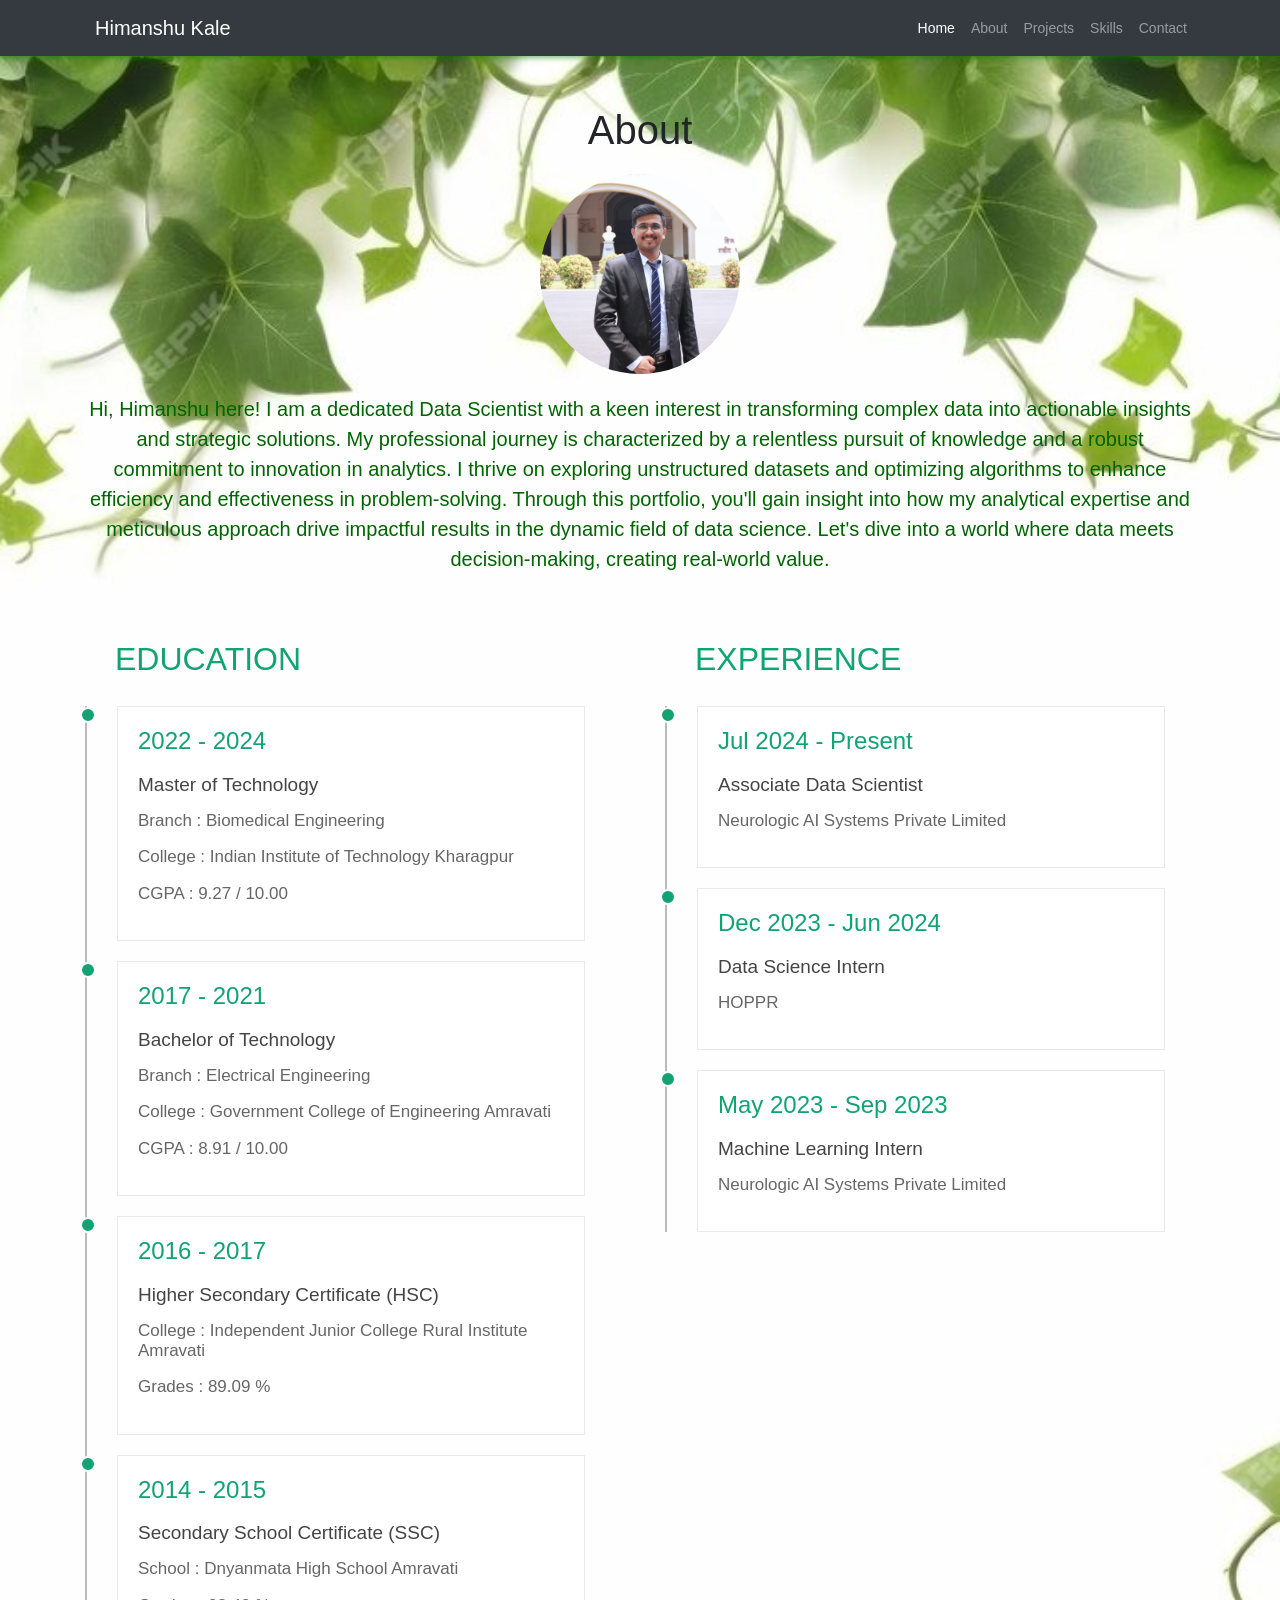
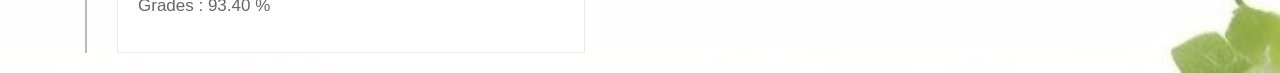
==== about.html @ 564ffa80 "Initial Commit" ====
<!DOCTYPE html>
<html lang="en">
<head>
<meta charset="UTF-8">
<meta name="viewport" content="width=device-width, initial-scale=1.0">
<title>About Section</title>
<link rel="stylesheet" href="style.css">
<link rel="stylesheet" href="https://stackpath.bootstrapcdn.com/bootstrap/4.5.2/css/bootstrap.min.css">
</head>
<body>
<nav class="navbar navbar-expand-lg navbar-dark bg-dark fixed-top">
  <div class="container">
    <a class="navbar-brand" href="about.html">Himanshu Kale</a>
    <button class="navbar-toggler" type="button" data-toggle="collapse" data-target="#navbarNav" aria-controls="navbarNav" aria-expanded="false" aria-label="Toggle navigation">
      <span class="navbar-toggler-icon"></span>
    </button>
    <div class="collapse navbar-collapse" id="navbarNav">
      <ul class="navbar-nav ml-auto">
        <li class="nav-item active">
          <a class="nav-link" href="index.html">Home</a>
        </li>
        <li class="nav-item">
          <a class="nav-link" href="about.html">About</a>
        </li>
        <li class="nav-item">
          <a class="nav-link" href="project.html">Projects</a>
        </li>
        <li class="nav-item">
          <a class="nav-link" href="skills.html">Skills</a>
        </li>
        <li class="nav-item">
          <a class="nav-link" href="contact.html">Contact</a>
        </li>
      </ul>
    </div>
  </div>
</nav>
<section id='about' class="about-section">
  <div class="container">
    <h2>About</h2>
    <img src="images/about/1.jpg" alt="About Me">
    <p>Hi, Himanshu here! I am a dedicated Data Scientist with a keen interest in transforming complex data into actionable insights and strategic solutions. My professional journey is characterized by a relentless pursuit of knowledge and a robust commitment to innovation in analytics. I thrive on exploring unstructured datasets and optimizing algorithms to enhance efficiency and effectiveness in problem-solving. Through this portfolio, you'll gain insight into how my analytical expertise and meticulous approach drive impactful results in the dynamic field of data science. Let's dive into a world where data meets decision-making, creating real-world value.</p>
  </div>
</section>


<!-- Education and Experience Sections Start Here, wrapped in a specific class for isolation -->
<div class="container resume-section">
    <main class="row">

        <!-- Education Section -->
        <section class="col">
            <header class="title">
                <h2>EDUCATION</h2>
            </header>
            <div class="contents">

				<div class="box">
                    <h4>2022 - 2024</h4>
                    <h3>Master of Technology</h3>
                    <p>Branch : Biomedical Engineering</p>
					<p>College : Indian Institute of Technology Kharagpur</p>
					<p>CGPA : 9.27 / 10.00</p>
                </div>

                <div class="box">
                    <h4>2017 - 2021</h4>
                    <h3>Bachelor of Technology</h3>
                    <p>Branch : Electrical Engineering</p>
					<p>College : Government College of Engineering Amravati</p>
					<p>CGPA : 8.91 / 10.00</p>
                </div>

                <div class="box">
                    <h4>2016 - 2017</h4>
                    <h3>Higher Secondary Certificate (HSC)</h3>
					<p>College : Independent Junior College Rural Institute Amravati</p>
					<p>Grades : 89.09 %</p>
                </div>

				<div class="box">
                    <h4>2014 - 2015</h4>
                    <h3>Secondary School Certificate (SSC)</h3>
					<p>School : Dnyanmata High School Amravati</p>
					<p>Grades : 93.40 %</p>
                </div>

            </div>
        </section>


        <!-- Experience Section -->
        <section class="col">
            <header class="title">
                <h2>EXPERIENCE</h2>
            </header>
            <div class="contents">

				<div class="box">
                    <h4>Jul 2024 - Present</h4>
                    <h3>Associate Data Scientist</h3>
                    <p>Neurologic AI Systems Private Limited</p>
                </div>

                <div class="box">
                    <h4>Dec 2023 - Jun 2024</h4>
                    <h3>Data Science Intern</h3>
                    <p>HOPPR</p>
                </div>

                <div class="box">
                    <h4>May 2023 - Sep 2023</h4>
                    <h3>Machine Learning Intern</h3>
                    <p>Neurologic AI Systems Private Limited</p>
                </div>
            </div>
        </section>
    </main>
</div>
<!-- Education and Experience Sections End Here -->



<script src="https://code.jquery.com/jquery-3.5.1.slim.min.js"></script>
<script src="https://cdn.jsdelivr.net/npm/popper.js@1.9.5/dist/umd/popper.min.js"></script>
<script src="https://stackpath.bootstrapcdn.com/bootstrap/4.5.2/js/bootstrap.min.js"></script>
</body>
</html>
---- style.css ----
/* General Body Style */
.home-section {
    height: 100vh; /* Full height */
    background-size: cover; /* Cover the entire section */
    background-position: center; /* Center the background image */
    display: flex;
    align-items: center;
    justify-content: center;
    color: brown; /* White text color */
    text-shadow: 1px 1px 2px black; 
  }
  

  body { 
    padding-top: 56px; /* Adjust this value based on the height of your navbar */
    font-family: Arial, sans-serif; /* Ensures the font is consistent */
    background-image: url('images/bg_2.jpg'); /* Update this path to the actual location of your image */
    background-size: cover; /* Covers the entire area of the body, might crop the image */
    background-position: center; /* Centers the background image on the page */
    background-repeat: no-repeat; /* Prevents the background from repeating */
    height: 100%; /* Ensures the background covers the full height of the page */
    margin: 0; /* Removes default margin */
}


  
  /* About Section Styles */
  .about-section {
    text-align: center;
    padding: 50px 0;
  }
  .about-section h2 {
    font-size: 2.5rem;
    margin-bottom: 20px;
  }
  .about-section img {
    width: 200px;
    height: 200px;
    border-radius: 50%;
    margin-bottom: 20px;
  }
  .about-section p {
    color: darkgreen;
    font-size : 20px;
  }
  
  /* Project Section Styles */

  .projects-section {
    background-image: url('images/bg_2.jpg'); /* Change path accordingly */
    background-size: cover;
    background-position: center;
    background-repeat: repeat;
    }

  .projects-section h2 {
    margin-bottom: 40px;
    font-size: 2.5rem;
    text-align: center;
  }
  .card {
    box-shadow: 0 0 10px rgba(0,0,0,0.1);
  }
  .card-img-top {
    max-height: 180px;
    object-fit: cover;
  }
  .card-body {
    padding: 15px;
  }
  .card-title {
    font-size: 1.25rem;
  }
  .card-text {
    margin-bottom: 15px;
  }
  
  /* Skills Section Styles */
  .skills-section h2 {
    margin-bottom: 40px;
    font-size: 2.5rem;
    text-align: center;
  }

  .skills-section {
    background-image: url('images/bg_2.jpg'); /* Change path accordingly */
    background-size: cover;
    background-position: center;
    background-repeat: repeat;
    }


  .skills-section .card {
    box-shadow: 0 4px 6px rgba(0,0,0,0.1);
  }
  .skills-section .card-img-top {
    padding: 20px;
    background-color: #f8f9fa;
    height: 180px;
    object-fit: contain;
  }
  .skills-section .card-body {
    padding: 15px;
  }
  .skills-section .card-title {
    font-size: 1.25rem;
    margin-bottom: 15px;
  }
  .skills-section .btn-outline-primary {
    color: #007bff;
    border-color: #007bff;
  }
  .skills-section .btn-outline-primary:hover {
    color: #fff;
    background-color: #007bff;
    border-color: #007bff;
  }
  
  /* Contact Section Styles */
  .contact-section {
    padding: 50px 0;
    color: #fff;
  }
  .contact-section h2 {
    font-size: 2.5rem;
    margin-bottom: 40px;
    text-align: center;
  }
  .contact-section p {
    font-size: 1.2rem;
    margin-bottom: 20px;
  }
  .social-icon {
    width: 50px;
    margin-bottom: 10px;
  }
  .social-icon:hover {
    opacity: 0.7;
  }
  .contact-section a {
    color: #fff;
    text-decoration: none;
    display: inline-block;
    margin-bottom: 10px;
  }
  .contact-section a:hover {
    color: #ddd;
  }
  
  /* Smooth scroll for all links */
  html {
    scroll-behavior: smooth;
  }
  
  .contact-section {
    padding: 50px 0;
  }
  .contact-section h2 {
    font-size: 2.5rem;
    margin-bottom: 40px;
  }
  .contact-section p {
    font-size: 1.2rem;
    margin-bottom: 20px;
  }
  .social-icon {
    width: 50px; /* Size of your icons */
    margin-right: 10px;
    display: inline-block;
  }
  .social-icon img {
    max-width: 100%;
    vertical-align: middle;
  }
  .social-links {
    margin-bottom: 20px;
  }
  .social-icon:hover {
    opacity: 0.7;
  }
  
  @keyframes typing {
    from { width: 0 }
    to { width: 100% }
}

@keyframes blink-caret {
    from, to { border-color: transparent }
    50% { border-color: black }
}

.typing {
    overflow: hidden;
    border-right: .15em solid black;
    white-space: nowrap;
    letter-spacing: .1em;
    animation:
      typing 3.5s steps(40, end),
      blink-caret .75s step-end infinite;
}


.know-me-link {
    color: black; /* Change this color to match your page's text color */
    background-color: transparent;
    border: none;
    padding: 10;
    margin-top: 20px; /* Adds some space above the link */
    text-decoration: underline;
    cursor: pointer;
}

.know-me-link:hover {
    color: #CCCCCC; /* Adjust hover color to your liking */
    text-decoration: underline; /* Ensures underline persists on hover */
}

.custom-img-size {
    width: 150%; /* Adjust this to set a specific width as needed, or use max-width */
    height: auto; /* Maintains the aspect ratio */
}

.typing {
  letter-spacing: .05em; /* Original spacing */
  animation: typing 3.5s steps(40, end), blink-caret .75s step-end infinite;
  overflow: hidden;
  border-right: .5em solid black; /* The typewriter cursor */
  white-space: nowrap;
}


/* Navigation Styles */
.navbar {
  box-shadow: 0 2px 5px rgba(0, 128, 0, 0.5); /* Green shadow for visual distinction */
  padding: 5px 15px; /* Consistent padding with content boxes */
  background-color: #ffffff; /* Matching background color */
}

.navbar-nav .nav-link {
  color: white;
  padding: 5px 10px;
  font-size: 14px;
  line-height: 1.5;
}

.navbar-brand {
  padding: 5px 10px;
  font-size: 18px;
}

/* Responsive Adjustments */
@media (max-width: 992px) {
  .navbar-collapse {
      background-color: #343a40;
      padding: 5px;
  }
  .container, .contents {
      padding: 35px 5%; /* Consistent padding adjustments for smaller screens */
  }
}

.about-container {
  display: flex;
  justify-content: space-between;
  padding: 20px;
  font-family: Arial, sans-serif;
  background-color: #fff;
  color: #333;
}

.about-container .section {
  background: #f4f4f4;
  border: 1px solid #ddd;
  padding: 20px;
  width: 45%;
  box-shadow: 0 2px 5px rgba(0,0,0,0.1);
}

.about-container h2 {
  color: #333;
}

.about-container ul {
  list-style: none;
  padding: 0;
  margin-top: 10px;
}

.about-container ul li {
  padding: 10px;
  border: 1px solid #ccc;
  margin-bottom: 10px;
  position: relative;
  padding-left: 40px;
  background: #fff;
}

.about-container ul li::before {
  content: '';
  width: 10px;
  height: 10px;
  background: green;
  border-radius: 50%;
  position: absolute;
  left: 10px;
  top: 20px;
}

.about-container ul li:not(:last-child)::after {
  content: '';
  width: 2px;
  height: 100%;
  background: green;
  position: absolute;
  left: 15px;
  top: 30px;
  z-index: -1;
}

.about-container .year {
  font-size: 0.8em;
  color: #666;
  display: block;
  margin-bottom: 5px;
}


/* Specific styles for the Education and Experience sections */
.resume-section .container {
  width: 100%;
  padding: 35px 10%;
}

.resume-section .container {
  padding-right: calc(10% - 30px);
}

.resume-section main.row {
  display: grid;
  grid-template-columns: 1fr 1fr;
  grid-column-gap: 20px;
}

.resume-section .col header.title {
  font-family: helvetica;
  color: #11a372;
  padding: 0px 0px 20px 30px;
}

.resume-section .col .contents {
  padding: 0px 30px;
  border-left: 2px solid #bababa;
}

.resume-section .col .contents .box {
  position: relative;
  padding: 20px;
  border: 1px solid #eaeaea;
  background-color: #ffffff;
  cursor: pointer;
  transition: all 0.4s;
  margin-bottom: 20px;
}

.resume-section .col .contents .box:hover {
  box-shadow: 0px 3px 12px 0px #ccc;
  border: 1px solid transparent;
}

.resume-section .col .contents .box::before {
  content: '';
  position: absolute;
  width: 16px;
  height: 16px;
  border-radius: 50%;
  right: calc(100% + 22px);
  top: 0;
  background-color: #11a372;
  border: 2px solid white;
}

.resume-section .box h4 {
  position: relative;
  color: #11a372;
}

.resume-section .box h3 {
  font-size: 19px;
  padding: 10px 0px 6px;
  font-family: helvetica;
  color: #444;
}

.resume-section .box p {
  line-height: 1.2;
  color: #666;
  font-size: 17px;
}

@media (max-width: 768px) {
  .resume-section main.row {
      grid-template-columns: 1fr;
  }
  .resume-section .row .col:nth-child(2) {
      margin-top: 30px;
  }
}
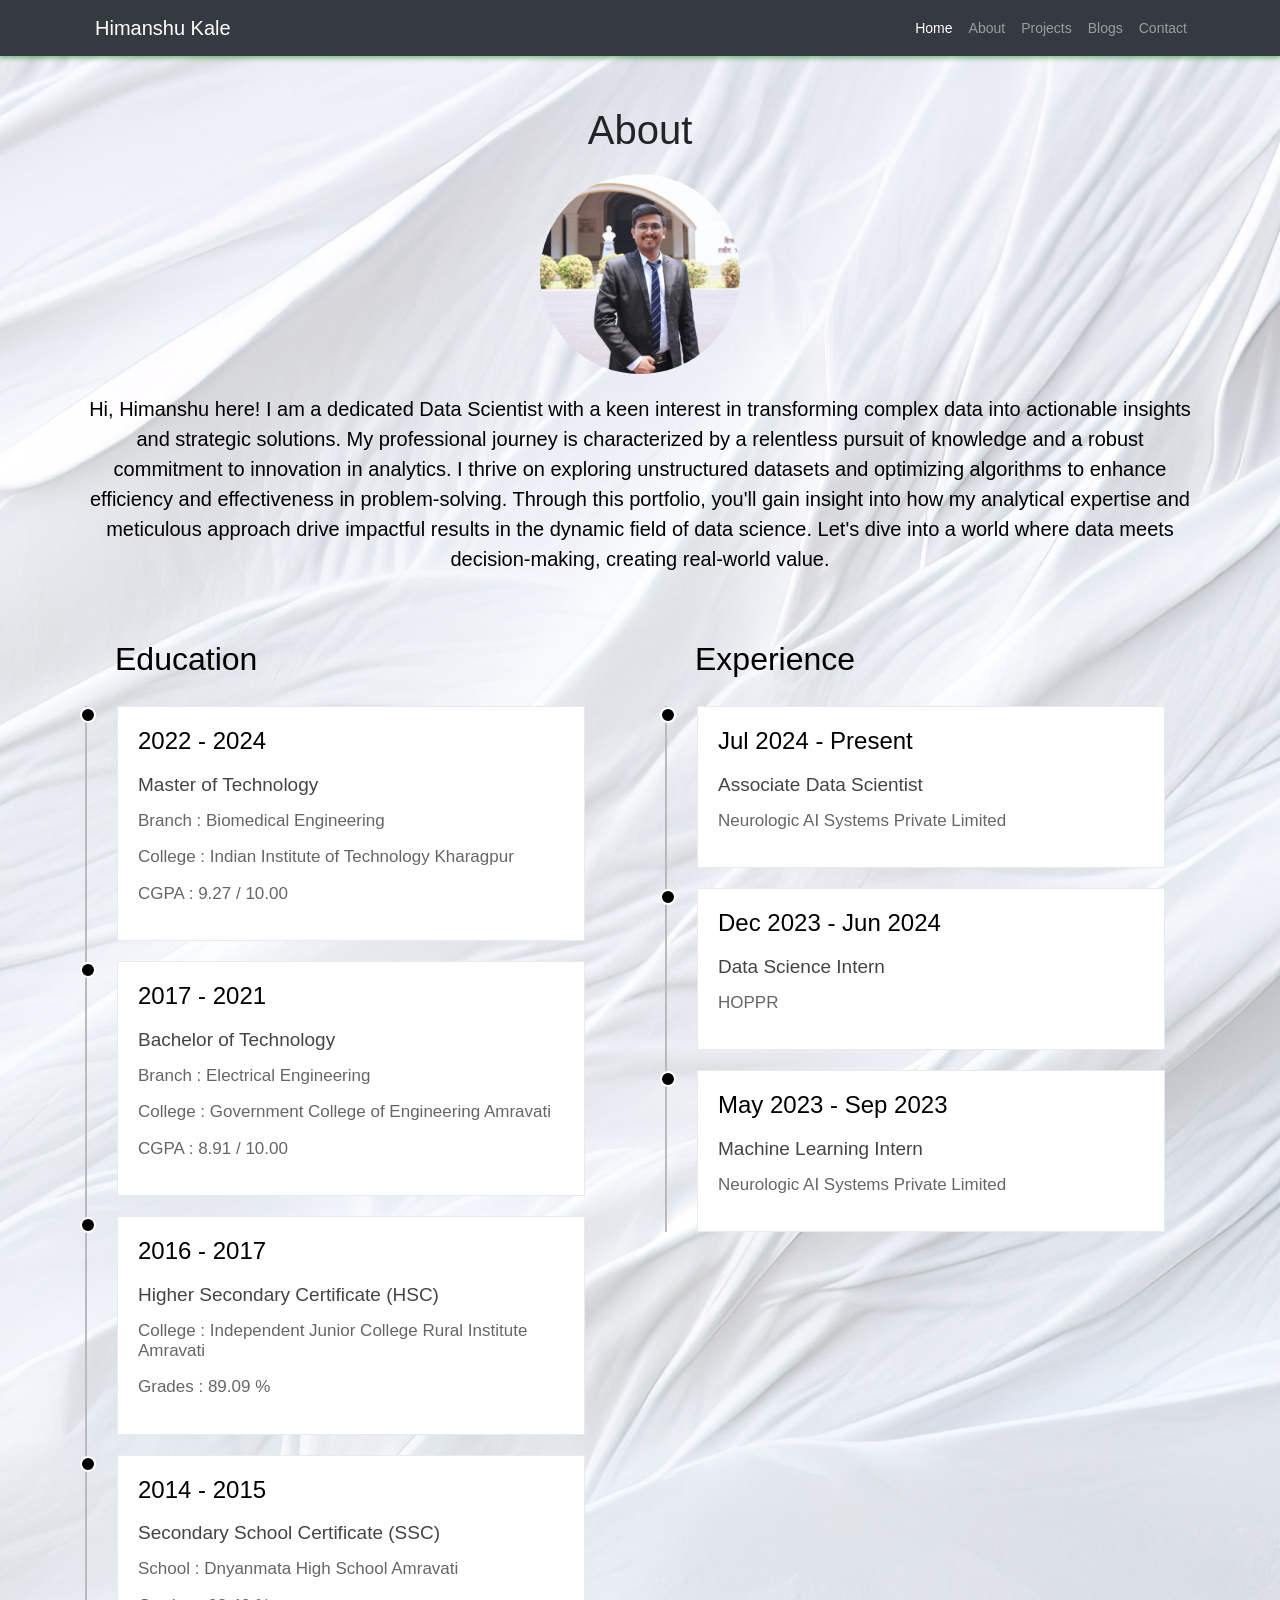
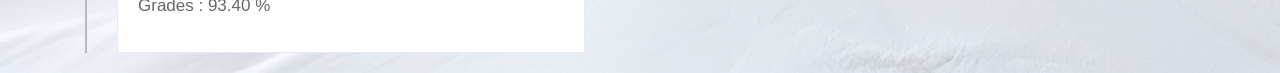
==== commit 2fdbcd91: "version1" ====
--- a/about.html
+++ b/about.html
@@ -26,7 +26,7 @@
           <a class="nav-link" href="project.html">Projects</a>
         </li>
         <li class="nav-item">
-          <a class="nav-link" href="skills.html">Skills</a>
+          <a class="nav-link" href="blogs.html">Blogs</a>
         </li>
         <li class="nav-item">
           <a class="nav-link" href="contact.html">Contact</a>
@@ -51,7 +51,7 @@
         <!-- Education Section -->
         <section class="col">
             <header class="title">
-                <h2>EDUCATION</h2>
+                <h2>Education</h2>
             </header>
             <div class="contents">
 
@@ -92,7 +92,7 @@
         <!-- Experience Section -->
         <section class="col">
             <header class="title">
-                <h2>EXPERIENCE</h2>
+                <h2>Experience</h2>
             </header>
             <div class="contents">
 
--- a/style.css
+++ b/style.css
@@ -8,6 +8,7 @@
     justify-content: center;
     color: brown; /* White text color */
     text-shadow: 1px 1px 2px black; 
+    font-family: 'Courier New', Courier, monospace;
   }
   
 
@@ -40,7 +41,7 @@
     margin-bottom: 20px;
   }
   .about-section p {
-    color: darkgreen;
+    color: black;
     font-size : 20px;
   }
   
@@ -54,12 +55,16 @@
     }
 
   .projects-section h2 {
+    margin-top: 50px;
     margin-bottom: 40px;
     font-size: 2.5rem;
     text-align: center;
   }
   .card {
     box-shadow: 0 0 10px rgba(0,0,0,0.1);
+    height: 380px; /* Fixed height */
+    width: 100%; /* Full width within the column */
+    display: flex;
   }
   .card-img-top {
     max-height: 180px;
@@ -67,6 +72,7 @@
   }
   .card-body {
     padding: 15px;
+    
   }
   .card-title {
     font-size: 1.25rem;
@@ -74,6 +80,7 @@
   .card-text {
     margin-bottom: 15px;
   }
+
   
   /* Skills Section Styles */
   .skills-section h2 {
@@ -115,37 +122,89 @@
     background-color: #007bff;
     border-color: #007bff;
   }
-  
+
+  /* Blogs Section Styles */
+  .blogs-section h2 {
+    margin-top: 50px;
+    margin-bottom: 40px;
+    font-size: 2.5rem;
+    text-align: center;
+  }
+
+  .blogs-section {
+    background-image: url('images/bg_2.jpg'); /* Change path accordingly */
+    background-size: cover;
+    background-position: center;
+    background-repeat: repeat;
+    }
+
+
+  .blogs-section .card {
+    box-shadow: 0 4px 6px rgba(0,0,0,0.1);
+  }
+  .blogs-section .card-img-top {
+    padding: 20px;
+    background-color: #f8f9fa;
+    height: 180px;
+    object-fit: contain;
+  }
+  .blogs-section .card-body {
+    padding: 15px;
+  }
+  .blogs-section .card-title {
+    font-size: 1.25rem;
+    margin-bottom: 15px;
+  }
+  .blogs-section .btn-outline-primary {
+    color: #007bff;
+    border-color: #007bff;
+  }
+  .blogs-section .btn-outline-primary:hover {
+    color: #fff;
+    background-color: #007bff;
+    border-color: #007bff;
+  }
+
   /* Contact Section Styles */
+
   .contact-section {
-    padding: 50px 0;
-    color: #fff;
-  }
-  .contact-section h2 {
-    font-size: 2.5rem;
-    margin-bottom: 40px;
-    text-align: center;
-  }
-  .contact-section p {
-    font-size: 1.2rem;
-    margin-bottom: 20px;
-  }
-  .social-icon {
-    width: 50px;
-    margin-bottom: 10px;
-  }
-  .social-icon:hover {
-    opacity: 0.7;
-  }
-  .contact-section a {
-    color: #fff;
-    text-decoration: none;
-    display: inline-block;
-    margin-bottom: 10px;
-  }
-  .contact-section a:hover {
-    color: #ddd;
-  }
+    background-image: url('images/bg_2.jpg'); /* Change path accordingly */
+    background-size: cover;
+    background-position: center;
+    background-repeat: repeat;
+    }
+.contact-section {
+  padding: 50px 0;
+  color: #fff;
+}
+.contact-section h2 {
+  font-size: 2.5rem;
+  margin-bottom: 40px;
+  text-align: center;
+}
+.contact-section p {
+  font-size: 1.2rem;
+  margin-bottom: 20px;
+}
+.social-icon {
+  width: 50px;
+  margin-bottom: 10px;
+  margin-right: 500px;
+  margin-left: 20px; /* Increased margin between icons */
+}
+.social-icon:hover {
+  opacity: 0.7;
+}
+.contact-section a {
+  color: black;
+  text-decoration: none;
+  display: inline-block;
+  margin-bottom: 10px;
+}
+.contact-section a:hover {
+  color: black;
+}
+
   
   /* Smooth scroll for all links */
   html {
@@ -343,7 +402,7 @@
 
 .resume-section .col header.title {
   font-family: helvetica;
-  color: #11a372;
+  color: black;
   padding: 0px 0px 20px 30px;
 }
 
@@ -375,13 +434,13 @@
   border-radius: 50%;
   right: calc(100% + 22px);
   top: 0;
-  background-color: #11a372;
+  background-color: black;
   border: 2px solid white;
 }
 
 .resume-section .box h4 {
   position: relative;
-  color: #11a372;
+  color: black;
 }
 
 .resume-section .box h3 {
